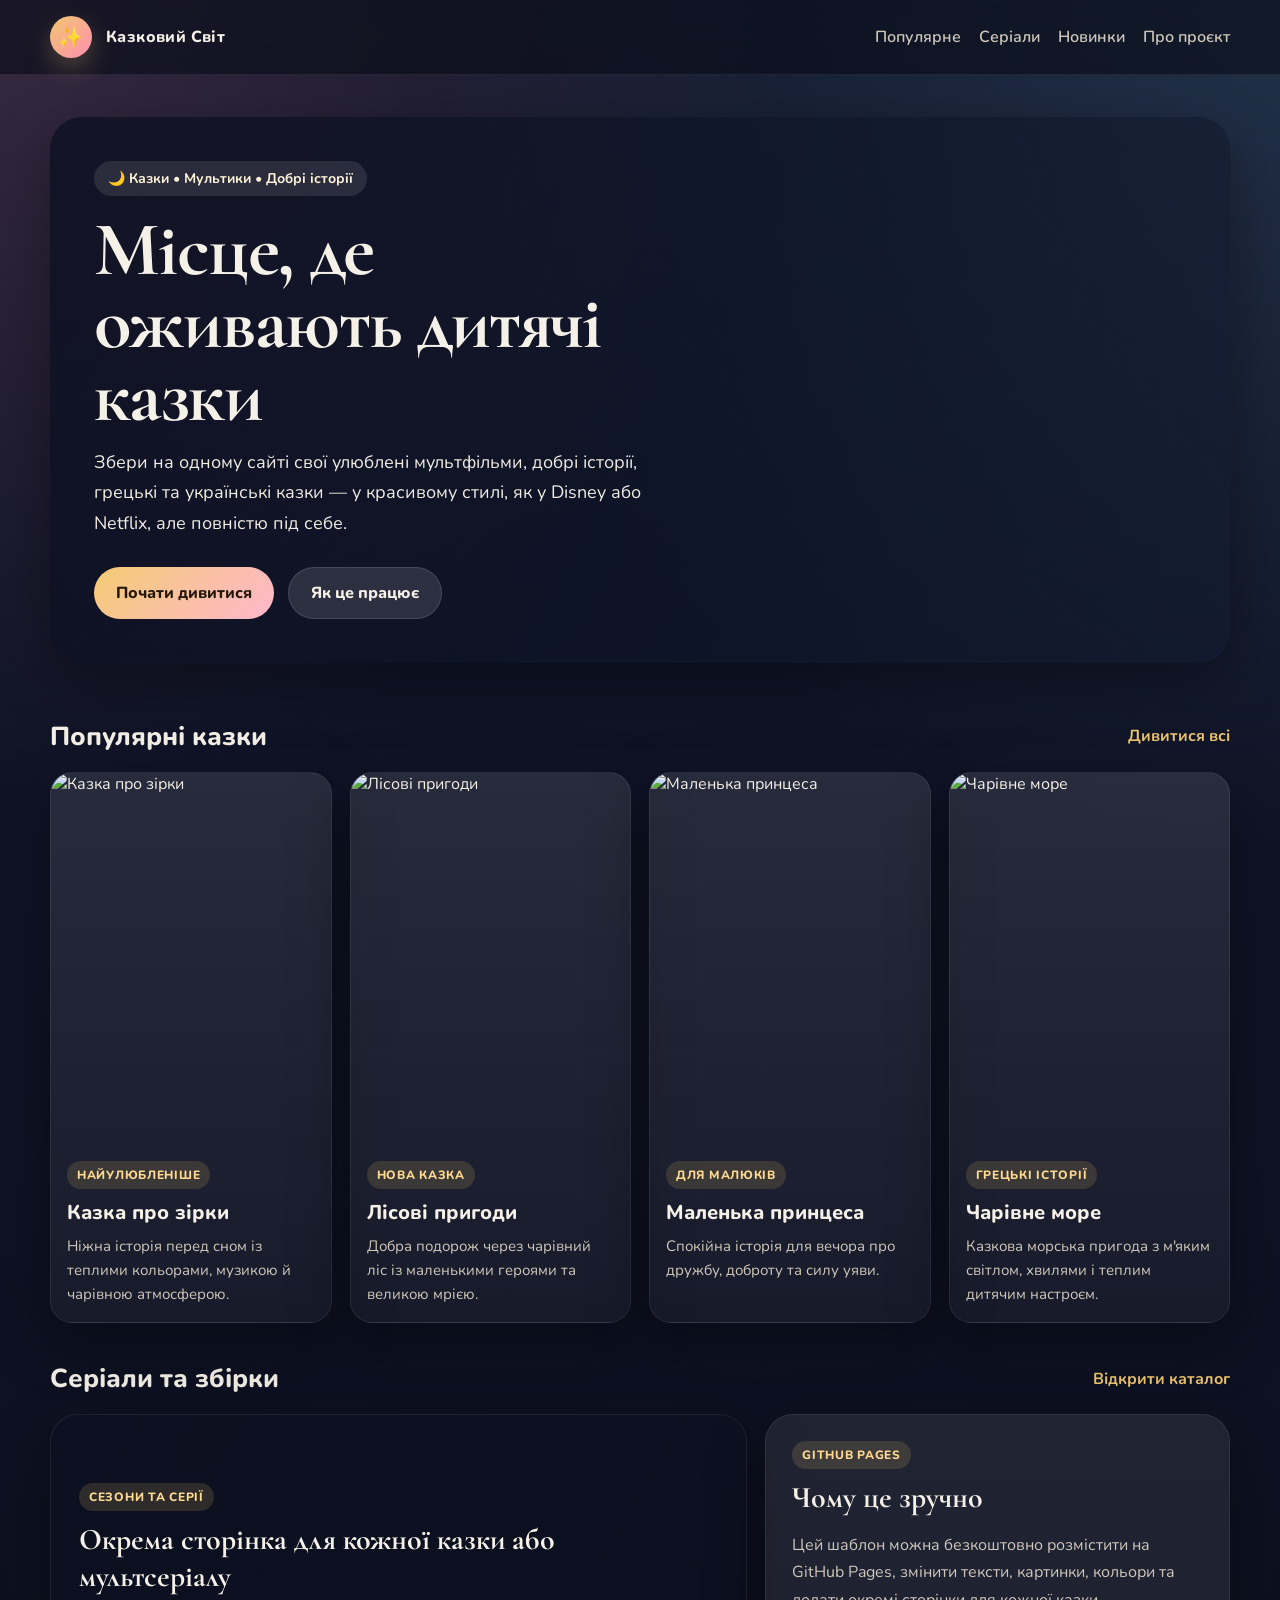
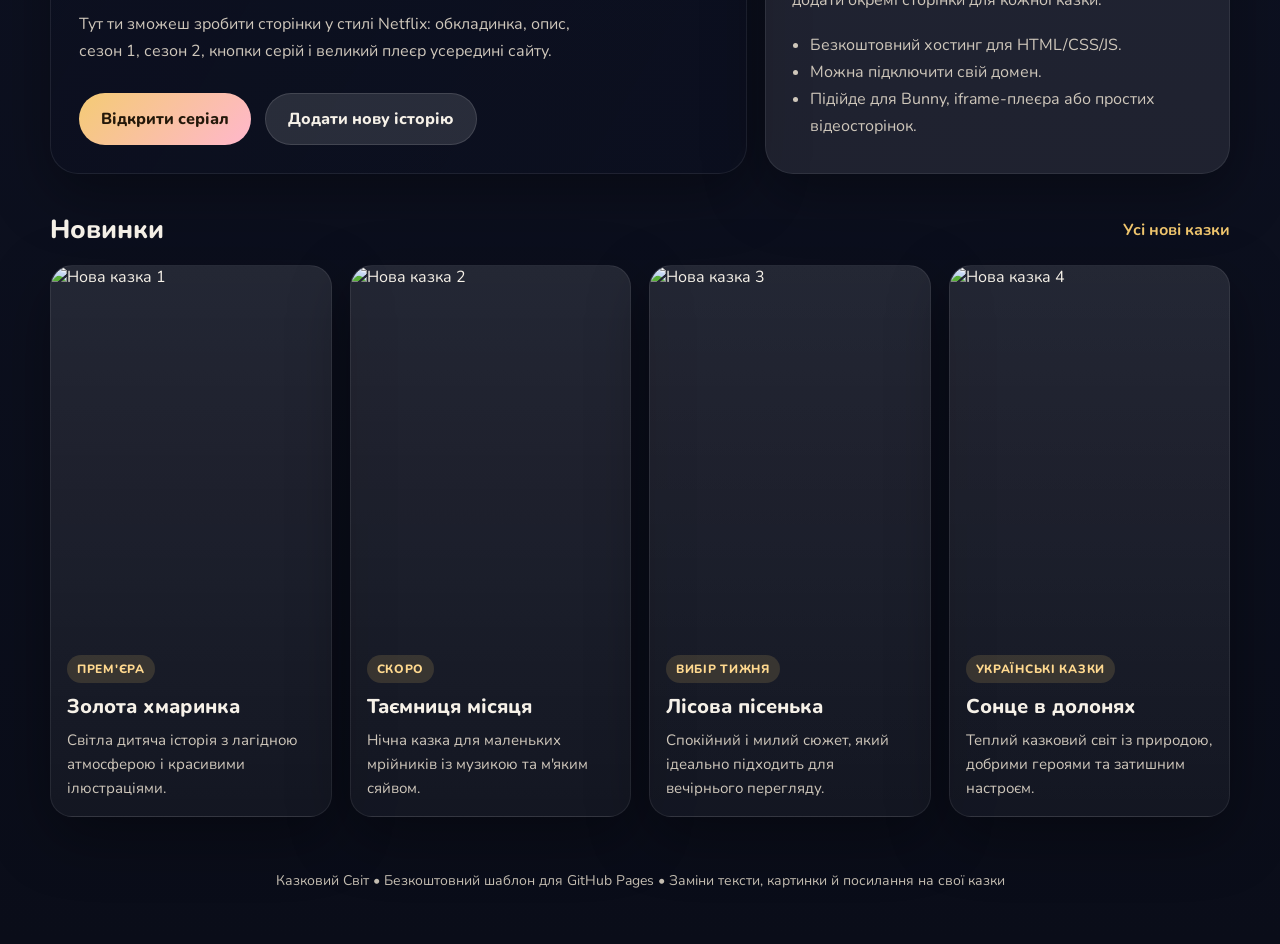
==== index.html @ 6735ccd7 "Add files via upload" ====
<!DOCTYPE html>
<html lang="uk">
<head>
  <meta charset="UTF-8" />
  <meta name="viewport" content="width=device-width, initial-scale=1.0" />
  <title>Казковий Світ</title>
  <link rel="preconnect" href="https://fonts.googleapis.com">
  <link rel="preconnect" href="https://fonts.gstatic.com" crossorigin>
  <link href="https://fonts.googleapis.com/css2?family=Nunito:wght@400;600;700;800&family=Cormorant+Garamond:wght@600;700&display=swap" rel="stylesheet">
  <style>
    :root {
      --bg: #0c1020;
      --bg-soft: #141a2f;
      --card: rgba(255,255,255,0.08);
      --card-strong: rgba(255,255,255,0.12);
      --text: #f6f1e8;
      --muted: #cfc7bb;
      --gold: #f1c76e;
      --rose: #ff8fb1;
      --blue: #8ad6ff;
      --shadow: 0 20px 60px rgba(0,0,0,0.35);
      --radius: 22px;
    }

    * { box-sizing: border-box; }
    body {
      margin: 0;
      font-family: 'Nunito', sans-serif;
      background:
        radial-gradient(circle at top left, rgba(255,143,177,0.16), transparent 28%),
        radial-gradient(circle at top right, rgba(138,214,255,0.14), transparent 30%),
        linear-gradient(180deg, #11162b 0%, #0a0d19 100%);
      color: var(--text);
      min-height: 100vh;
    }

    a { color: inherit; text-decoration: none; }

    .container {
      width: min(1180px, calc(100% - 32px));
      margin: 0 auto;
    }

    .topbar {
      position: sticky;
      top: 0;
      z-index: 10;
      backdrop-filter: blur(14px);
      background: rgba(10,13,25,0.65);
      border-bottom: 1px solid rgba(255,255,255,0.08);
    }

    .topbar-inner {
      display: flex;
      align-items: center;
      justify-content: space-between;
      gap: 16px;
      padding: 16px 0;
    }

    .brand {
      display: flex;
      align-items: center;
      gap: 14px;
      font-weight: 800;
      letter-spacing: 0.4px;
    }

    .brand-mark {
      width: 42px;
      height: 42px;
      border-radius: 50%;
      display: grid;
      place-items: center;
      background: linear-gradient(135deg, var(--gold), var(--rose));
      box-shadow: 0 10px 25px rgba(241,199,110,0.25);
      color: #221506;
      font-size: 20px;
    }

    .nav {
      display: flex;
      gap: 18px;
      flex-wrap: wrap;
      color: var(--muted);
      font-weight: 600;
    }

    .hero {
      padding: 42px 0 28px;
    }

    .hero-card {
      position: relative;
      overflow: hidden;
      border-radius: 32px;
      background:
        linear-gradient(120deg, rgba(9,14,30,0.75), rgba(18,26,48,0.55)),
        url('https://images.unsplash.com/photo-1518709766631-a6a7f45921c3?auto=format&fit=crop&w=1600&q=80') center/cover;
      min-height: 520px;
      box-shadow: var(--shadow);
      display: grid;
      align-items: end;
    }

    .hero-overlay {
      padding: 44px;
      max-width: 680px;
    }

    .eyebrow {
      display: inline-flex;
      align-items: center;
      gap: 10px;
      padding: 8px 14px;
      border-radius: 999px;
      background: rgba(255,255,255,0.1);
      color: #fff4d8;
      font-size: 14px;
      font-weight: 700;
      margin-bottom: 18px;
    }

    h1 {
      margin: 0 0 14px;
      font-family: 'Cormorant Garamond', serif;
      font-size: clamp(42px, 6vw, 78px);
      line-height: 0.95;
      letter-spacing: -0.02em;
    }

    .hero p {
      margin: 0;
      max-width: 58ch;
      color: #f1ece3;
      font-size: 18px;
      line-height: 1.7;
    }

    .hero-actions {
      display: flex;
      gap: 14px;
      flex-wrap: wrap;
      margin-top: 28px;
    }

    .btn {
      display: inline-flex;
      align-items: center;
      justify-content: center;
      padding: 14px 22px;
      border-radius: 999px;
      font-weight: 800;
      border: 0;
      cursor: pointer;
      transition: transform .18s ease, opacity .18s ease, background .18s ease;
    }

    .btn:hover { transform: translateY(-1px); }
    .btn-primary {
      background: linear-gradient(135deg, #f4cb74, #ffb7cc);
      color: #24180a;
    }
    .btn-secondary {
      background: rgba(255,255,255,0.12);
      color: var(--text);
      border: 1px solid rgba(255,255,255,0.12);
    }

    .section {
      padding: 28px 0 10px;
    }

    .section-head {
      display: flex;
      align-items: center;
      justify-content: space-between;
      gap: 16px;
      margin-bottom: 18px;
    }

    .section-title {
      font-size: 26px;
      font-weight: 800;
    }

    .section-link {
      color: var(--gold);
      font-weight: 700;
    }

    .grid {
      display: grid;
      grid-template-columns: repeat(auto-fit, minmax(220px, 1fr));
      gap: 18px;
    }

    .card {
      position: relative;
      overflow: hidden;
      border-radius: var(--radius);
      background: linear-gradient(180deg, rgba(255,255,255,0.1), rgba(255,255,255,0.04));
      border: 1px solid rgba(255,255,255,0.08);
      box-shadow: var(--shadow);
      transition: transform .22s ease, border-color .22s ease;
    }

    .card:hover {
      transform: translateY(-4px);
      border-color: rgba(241,199,110,0.35);
    }

    .card-cover {
      aspect-ratio: 3/4;
      width: 100%;
      object-fit: cover;
      display: block;
    }

    .card-body {
      padding: 16px;
    }

    .card-tag {
      display: inline-block;
      margin-bottom: 10px;
      padding: 6px 10px;
      border-radius: 999px;
      background: rgba(241,199,110,0.15);
      color: #ffd98f;
      font-size: 12px;
      font-weight: 800;
      text-transform: uppercase;
      letter-spacing: 0.06em;
    }

    .card-title {
      margin: 0 0 8px;
      font-size: 20px;
      font-weight: 800;
    }

    .card-text {
      margin: 0;
      color: var(--muted);
      line-height: 1.6;
      font-size: 15px;
    }

    .feature-row {
      display: grid;
      grid-template-columns: 1.2fr 0.8fr;
      gap: 18px;
    }

    .feature-panel,
    .info-panel {
      border-radius: 28px;
      overflow: hidden;
      border: 1px solid rgba(255,255,255,0.08);
      background: var(--card);
      box-shadow: var(--shadow);
    }

    .feature-panel {
      min-height: 360px;
      background:
        linear-gradient(120deg, rgba(12,16,32,0.6), rgba(12,16,32,0.5)),
        url('https://images.unsplash.com/photo-1511497584788-876760111969?auto=format&fit=crop&w=1200&q=80') center/cover;
      display: grid;
      align-items: end;
    }

    .feature-content {
      padding: 28px;
      max-width: 560px;
    }

    .feature-content h3,
    .info-panel h3 {
      margin: 0 0 10px;
      font-size: 30px;
      font-family: 'Cormorant Garamond', serif;
    }

    .feature-content p,
    .info-panel p,
    .info-panel li {
      color: var(--muted);
      line-height: 1.7;
    }

    .info-panel {
      padding: 26px;
    }

    .info-panel ul {
      margin: 18px 0 0;
      padding-left: 18px;
    }

    .footer {
      padding: 44px 0 54px;
      color: #c7c0b4;
      text-align: center;
      font-size: 14px;
    }

    @media (max-width: 860px) {
      .hero-overlay { padding: 28px; }
      .feature-row { grid-template-columns: 1fr; }
      .topbar-inner { align-items: flex-start; flex-direction: column; }
    }
  </style>
</head>
<body>
  <header class="topbar">
    <div class="container topbar-inner">
      <div class="brand">
        <div class="brand-mark">✨</div>
        <div>Казковий Світ</div>
      </div>
      <nav class="nav">
        <a href="#popular">Популярне</a>
        <a href="#series">Серіали</a>
        <a href="#new">Новинки</a>
        <a href="#about">Про проєкт</a>
      </nav>
    </div>
  </header>

  <main>
    <section class="hero">
      <div class="container">
        <div class="hero-card">
          <div class="hero-overlay">
            <div class="eyebrow">🌙 Казки • Мультики • Добрі історії</div>
            <h1>Місце, де оживають дитячі казки</h1>
            <p>
              Збери на одному сайті свої улюблені мультфільми, добрі історії, грецькі та українські казки — у красивому стилі, як у Disney або Netflix, але повністю під себе.
            </p>
            <div class="hero-actions">
              <a class="btn btn-primary" href="#popular">Почати дивитися</a>
              <a class="btn btn-secondary" href="#about">Як це працює</a>
            </div>
          </div>
        </div>
      </div>
    </section>

    <section class="section" id="popular">
      <div class="container">
        <div class="section-head">
          <div class="section-title">Популярні казки</div>
          <a class="section-link" href="#">Дивитися всі</a>
        </div>
        <div class="grid">
          <article class="card">
            <img class="card-cover" src="https://images.unsplash.com/photo-1518709268805-4e9042af2176?auto=format&fit=crop&w=800&q=80" alt="Казка про зірки">
            <div class="card-body">
              <div class="card-tag">Найулюбленіше</div>
              <h2 class="card-title">Казка про зірки</h2>
              <p class="card-text">Ніжна історія перед сном із теплими кольорами, музикою й чарівною атмосферою.</p>
            </div>
          </article>

          <article class="card">
            <img class="card-cover" src="https://images.unsplash.com/photo-1514894786521-9d48f8f1e0b5?auto=format&fit=crop&w=800&q=80" alt="Лісові пригоди">
            <div class="card-body">
              <div class="card-tag">Нова казка</div>
              <h2 class="card-title">Лісові пригоди</h2>
              <p class="card-text">Добра подорож через чарівний ліс із маленькими героями та великою мрією.</p>
            </div>
          </article>

          <article class="card">
            <img class="card-cover" src="https://images.unsplash.com/photo-1500530855697-b586d89ba3ee?auto=format&fit=crop&w=800&q=80" alt="Маленька принцеса">
            <div class="card-body">
              <div class="card-tag">Для малюків</div>
              <h2 class="card-title">Маленька принцеса</h2>
              <p class="card-text">Спокійна історія для вечора про дружбу, доброту та силу уяви.</p>
            </div>
          </article>

          <article class="card">
            <img class="card-cover" src="https://images.unsplash.com/photo-1502086223501-7ea6ecd79368?auto=format&fit=crop&w=800&q=80" alt="Чарівне море">
            <div class="card-body">
              <div class="card-tag">Грецькі історії</div>
              <h2 class="card-title">Чарівне море</h2>
              <p class="card-text">Казкова морська пригода з м'яким світлом, хвилями і теплим дитячим настроєм.</p>
            </div>
          </article>
        </div>
      </div>
    </section>

    <section class="section" id="series">
      <div class="container">
        <div class="section-head">
          <div class="section-title">Серіали та збірки</div>
          <a class="section-link" href="#">Відкрити каталог</a>
        </div>
        <div class="feature-row">
          <div class="feature-panel">
            <div class="feature-content">
              <div class="card-tag">Сезони та серії</div>
              <h3>Окрема сторінка для кожної казки або мультсеріалу</h3>
              <p>
                Тут ти зможеш зробити сторінки у стилі Netflix: обкладинка, опис, сезон 1, сезон 2, кнопки серій і великий плеєр усередині сайту.
              </p>
              <div class="hero-actions">
                <a class="btn btn-primary" href="#">Відкрити серіал</a>
                <a class="btn btn-secondary" href="#">Додати нову історію</a>
              </div>
            </div>
          </div>

          <aside class="info-panel" id="about">
            <div class="card-tag">GitHub Pages</div>
            <h3>Чому це зручно</h3>
            <p>
              Цей шаблон можна безкоштовно розмістити на GitHub Pages, змінити тексти, картинки, кольори та додати окремі сторінки для кожної казки.
            </p>
            <ul>
              <li>Безкоштовний хостинг для HTML/CSS/JS.</li>
              <li>Можна підключити свій домен.</li>
              <li>Підійде для Bunny, iframe-плеєра або простих відеосторінок.</li>
            </ul>
          </aside>
        </div>
      </div>
    </section>

    <section class="section" id="new">
      <div class="container">
        <div class="section-head">
          <div class="section-title">Новинки</div>
          <a class="section-link" href="#">Усі нові казки</a>
        </div>
        <div class="grid">
          <article class="card">
            <img class="card-cover" src="https://images.unsplash.com/photo-1516589178581-6cd7833ae3b2?auto=format&fit=crop&w=800&q=80" alt="Нова казка 1">
            <div class="card-body">
              <div class="card-tag">Прем'єра</div>
              <h2 class="card-title">Золота хмаринка</h2>
              <p class="card-text">Світла дитяча історія з лагідною атмосферою і красивими ілюстраціями.</p>
            </div>
          </article>

          <article class="card">
            <img class="card-cover" src="https://images.unsplash.com/photo-1518837695005-2083093ee35b?auto=format&fit=crop&w=800&q=80" alt="Нова казка 2">
            <div class="card-body">
              <div class="card-tag">Скоро</div>
              <h2 class="card-title">Таємниця місяця</h2>
              <p class="card-text">Нічна казка для маленьких мрійників із музикою та м'яким сяйвом.</p>
            </div>
          </article>

          <article class="card">
            <img class="card-cover" src="https://images.unsplash.com/photo-1472396961693-142e6e269027?auto=format&fit=crop&w=800&q=80" alt="Нова казка 3">
            <div class="card-body">
              <div class="card-tag">Вибір тижня</div>
              <h2 class="card-title">Лісова пісенька</h2>
              <p class="card-text">Спокійний і милий сюжет, який ідеально підходить для вечірнього перегляду.</p>
            </div>
          </article>

          <article class="card">
            <img class="card-cover" src="https://images.unsplash.com/photo-1501004318641-b39e6451bec6?auto=format&fit=crop&w=800&q=80" alt="Нова казка 4">
            <div class="card-body">
              <div class="card-tag">Українські казки</div>
              <h2 class="card-title">Сонце в долонях</h2>
              <p class="card-text">Теплий казковий світ із природою, добрими героями та затишним настроєм.</p>
            </div>
          </article>
        </div>
      </div>
    </section>
  </main>

  <footer class="footer">
    <div class="container">
      Казковий Світ • Безкоштовний шаблон для GitHub Pages • Заміни тексти, картинки й посилання на свої казки
    </div>
  </footer>
</body>
</html>
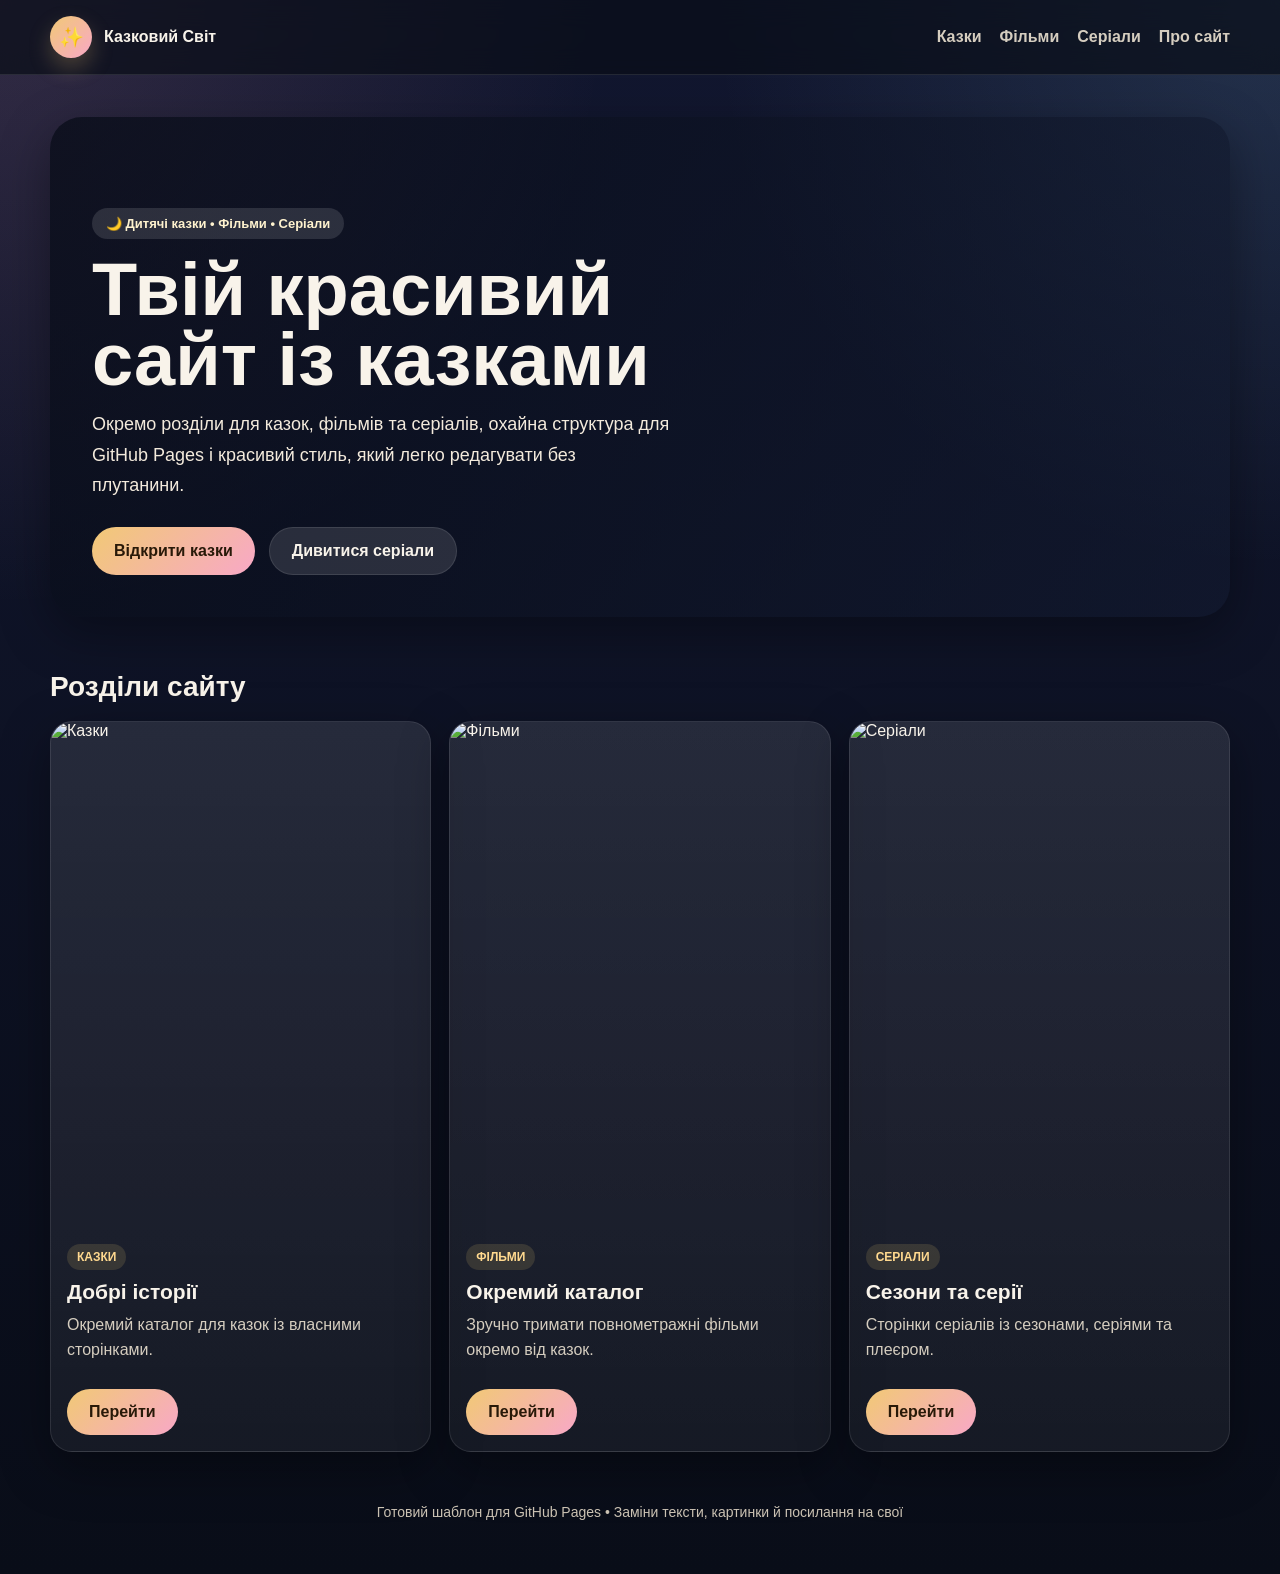
==== commit 1354e846: "Add files via upload" ====
--- a/index.html
+++ b/index.html
@@ -4,327 +4,17 @@
   <meta charset="UTF-8" />
   <meta name="viewport" content="width=device-width, initial-scale=1.0" />
   <title>Казковий Світ</title>
-  <link rel="preconnect" href="https://fonts.googleapis.com">
-  <link rel="preconnect" href="https://fonts.gstatic.com" crossorigin>
-  <link href="https://fonts.googleapis.com/css2?family=Nunito:wght@400;600;700;800&family=Cormorant+Garamond:wght@600;700&display=swap" rel="stylesheet">
-  <style>
-    :root {
-      --bg: #0c1020;
-      --bg-soft: #141a2f;
-      --card: rgba(255,255,255,0.08);
-      --card-strong: rgba(255,255,255,0.12);
-      --text: #f6f1e8;
-      --muted: #cfc7bb;
-      --gold: #f1c76e;
-      --rose: #ff8fb1;
-      --blue: #8ad6ff;
-      --shadow: 0 20px 60px rgba(0,0,0,0.35);
-      --radius: 22px;
-    }
-
-    * { box-sizing: border-box; }
-    body {
-      margin: 0;
-      font-family: 'Nunito', sans-serif;
-      background:
-        radial-gradient(circle at top left, rgba(255,143,177,0.16), transparent 28%),
-        radial-gradient(circle at top right, rgba(138,214,255,0.14), transparent 30%),
-        linear-gradient(180deg, #11162b 0%, #0a0d19 100%);
-      color: var(--text);
-      min-height: 100vh;
-    }
-
-    a { color: inherit; text-decoration: none; }
-
-    .container {
-      width: min(1180px, calc(100% - 32px));
-      margin: 0 auto;
-    }
-
-    .topbar {
-      position: sticky;
-      top: 0;
-      z-index: 10;
-      backdrop-filter: blur(14px);
-      background: rgba(10,13,25,0.65);
-      border-bottom: 1px solid rgba(255,255,255,0.08);
-    }
-
-    .topbar-inner {
-      display: flex;
-      align-items: center;
-      justify-content: space-between;
-      gap: 16px;
-      padding: 16px 0;
-    }
-
-    .brand {
-      display: flex;
-      align-items: center;
-      gap: 14px;
-      font-weight: 800;
-      letter-spacing: 0.4px;
-    }
-
-    .brand-mark {
-      width: 42px;
-      height: 42px;
-      border-radius: 50%;
-      display: grid;
-      place-items: center;
-      background: linear-gradient(135deg, var(--gold), var(--rose));
-      box-shadow: 0 10px 25px rgba(241,199,110,0.25);
-      color: #221506;
-      font-size: 20px;
-    }
-
-    .nav {
-      display: flex;
-      gap: 18px;
-      flex-wrap: wrap;
-      color: var(--muted);
-      font-weight: 600;
-    }
-
-    .hero {
-      padding: 42px 0 28px;
-    }
-
-    .hero-card {
-      position: relative;
-      overflow: hidden;
-      border-radius: 32px;
-      background:
-        linear-gradient(120deg, rgba(9,14,30,0.75), rgba(18,26,48,0.55)),
-        url('https://images.unsplash.com/photo-1518709766631-a6a7f45921c3?auto=format&fit=crop&w=1600&q=80') center/cover;
-      min-height: 520px;
-      box-shadow: var(--shadow);
-      display: grid;
-      align-items: end;
-    }
-
-    .hero-overlay {
-      padding: 44px;
-      max-width: 680px;
-    }
-
-    .eyebrow {
-      display: inline-flex;
-      align-items: center;
-      gap: 10px;
-      padding: 8px 14px;
-      border-radius: 999px;
-      background: rgba(255,255,255,0.1);
-      color: #fff4d8;
-      font-size: 14px;
-      font-weight: 700;
-      margin-bottom: 18px;
-    }
-
-    h1 {
-      margin: 0 0 14px;
-      font-family: 'Cormorant Garamond', serif;
-      font-size: clamp(42px, 6vw, 78px);
-      line-height: 0.95;
-      letter-spacing: -0.02em;
-    }
-
-    .hero p {
-      margin: 0;
-      max-width: 58ch;
-      color: #f1ece3;
-      font-size: 18px;
-      line-height: 1.7;
-    }
-
-    .hero-actions {
-      display: flex;
-      gap: 14px;
-      flex-wrap: wrap;
-      margin-top: 28px;
-    }
-
-    .btn {
-      display: inline-flex;
-      align-items: center;
-      justify-content: center;
-      padding: 14px 22px;
-      border-radius: 999px;
-      font-weight: 800;
-      border: 0;
-      cursor: pointer;
-      transition: transform .18s ease, opacity .18s ease, background .18s ease;
-    }
-
-    .btn:hover { transform: translateY(-1px); }
-    .btn-primary {
-      background: linear-gradient(135deg, #f4cb74, #ffb7cc);
-      color: #24180a;
-    }
-    .btn-secondary {
-      background: rgba(255,255,255,0.12);
-      color: var(--text);
-      border: 1px solid rgba(255,255,255,0.12);
-    }
-
-    .section {
-      padding: 28px 0 10px;
-    }
-
-    .section-head {
-      display: flex;
-      align-items: center;
-      justify-content: space-between;
-      gap: 16px;
-      margin-bottom: 18px;
-    }
-
-    .section-title {
-      font-size: 26px;
-      font-weight: 800;
-    }
-
-    .section-link {
-      color: var(--gold);
-      font-weight: 700;
-    }
-
-    .grid {
-      display: grid;
-      grid-template-columns: repeat(auto-fit, minmax(220px, 1fr));
-      gap: 18px;
-    }
-
-    .card {
-      position: relative;
-      overflow: hidden;
-      border-radius: var(--radius);
-      background: linear-gradient(180deg, rgba(255,255,255,0.1), rgba(255,255,255,0.04));
-      border: 1px solid rgba(255,255,255,0.08);
-      box-shadow: var(--shadow);
-      transition: transform .22s ease, border-color .22s ease;
-    }
-
-    .card:hover {
-      transform: translateY(-4px);
-      border-color: rgba(241,199,110,0.35);
-    }
-
-    .card-cover {
-      aspect-ratio: 3/4;
-      width: 100%;
-      object-fit: cover;
-      display: block;
-    }
-
-    .card-body {
-      padding: 16px;
-    }
-
-    .card-tag {
-      display: inline-block;
-      margin-bottom: 10px;
-      padding: 6px 10px;
-      border-radius: 999px;
-      background: rgba(241,199,110,0.15);
-      color: #ffd98f;
-      font-size: 12px;
-      font-weight: 800;
-      text-transform: uppercase;
-      letter-spacing: 0.06em;
-    }
-
-    .card-title {
-      margin: 0 0 8px;
-      font-size: 20px;
-      font-weight: 800;
-    }
-
-    .card-text {
-      margin: 0;
-      color: var(--muted);
-      line-height: 1.6;
-      font-size: 15px;
-    }
-
-    .feature-row {
-      display: grid;
-      grid-template-columns: 1.2fr 0.8fr;
-      gap: 18px;
-    }
-
-    .feature-panel,
-    .info-panel {
-      border-radius: 28px;
-      overflow: hidden;
-      border: 1px solid rgba(255,255,255,0.08);
-      background: var(--card);
-      box-shadow: var(--shadow);
-    }
-
-    .feature-panel {
-      min-height: 360px;
-      background:
-        linear-gradient(120deg, rgba(12,16,32,0.6), rgba(12,16,32,0.5)),
-        url('https://images.unsplash.com/photo-1511497584788-876760111969?auto=format&fit=crop&w=1200&q=80') center/cover;
-      display: grid;
-      align-items: end;
-    }
-
-    .feature-content {
-      padding: 28px;
-      max-width: 560px;
-    }
-
-    .feature-content h3,
-    .info-panel h3 {
-      margin: 0 0 10px;
-      font-size: 30px;
-      font-family: 'Cormorant Garamond', serif;
-    }
-
-    .feature-content p,
-    .info-panel p,
-    .info-panel li {
-      color: var(--muted);
-      line-height: 1.7;
-    }
-
-    .info-panel {
-      padding: 26px;
-    }
-
-    .info-panel ul {
-      margin: 18px 0 0;
-      padding-left: 18px;
-    }
-
-    .footer {
-      padding: 44px 0 54px;
-      color: #c7c0b4;
-      text-align: center;
-      font-size: 14px;
-    }
-
-    @media (max-width: 860px) {
-      .hero-overlay { padding: 28px; }
-      .feature-row { grid-template-columns: 1fr; }
-      .topbar-inner { align-items: flex-start; flex-direction: column; }
-    }
-  </style>
+  <link rel="stylesheet" href="./style.css" />
 </head>
 <body>
   <header class="topbar">
     <div class="container topbar-inner">
-      <div class="brand">
-        <div class="brand-mark">✨</div>
-        <div>Казковий Світ</div>
-      </div>
+      <div class="brand"><div class="brand-mark">✨</div><div>Казковий Світ</div></div>
       <nav class="nav">
-        <a href="#popular">Популярне</a>
-        <a href="#series">Серіали</a>
-        <a href="#new">Новинки</a>
-        <a href="#about">Про проєкт</a>
+        <a href="./fairy-tales/index.html">Казки</a>
+        <a href="./movies/index.html">Фільми</a>
+        <a href="./series/index.html">Серіали</a>
+        <a href="./pages/about.html">Про сайт</a>
       </nav>
     </div>
   </header>
@@ -334,143 +24,49 @@
       <div class="container">
         <div class="hero-card">
           <div class="hero-overlay">
-            <div class="eyebrow">🌙 Казки • Мультики • Добрі історії</div>
-            <h1>Місце, де оживають дитячі казки</h1>
-            <p>
-              Збери на одному сайті свої улюблені мультфільми, добрі історії, грецькі та українські казки — у красивому стилі, як у Disney або Netflix, але повністю під себе.
-            </p>
-            <div class="hero-actions">
-              <a class="btn btn-primary" href="#popular">Почати дивитися</a>
-              <a class="btn btn-secondary" href="#about">Як це працює</a>
+            <div class="badge">🌙 Дитячі казки • Фільми • Серіали</div>
+            <h1>Твій красивий сайт із казками</h1>
+            <p>Окремо розділи для казок, фільмів та серіалів, охайна структура для GitHub Pages і красивий стиль, який легко редагувати без плутанини.</p>
+            <div class="actions">
+              <a class="btn btn-primary" href="./fairy-tales/index.html">Відкрити казки</a>
+              <a class="btn btn-secondary" href="./series/index.html">Дивитися серіали</a>
             </div>
           </div>
         </div>
       </div>
     </section>
 
-    <section class="section" id="popular">
+    <section class="section">
       <div class="container">
         <div class="section-head">
-          <div class="section-title">Популярні казки</div>
-          <a class="section-link" href="#">Дивитися всі</a>
+          <div class="section-title">Розділи сайту</div>
         </div>
         <div class="grid">
           <article class="card">
-            <img class="card-cover" src="https://images.unsplash.com/photo-1518709268805-4e9042af2176?auto=format&fit=crop&w=800&q=80" alt="Казка про зірки">
+            <img class="card-cover" src="https://images.unsplash.com/photo-1518709268805-4e9042af2176?auto=format&fit=crop&w=800&q=80" alt="Казки">
             <div class="card-body">
-              <div class="card-tag">Найулюбленіше</div>
-              <h2 class="card-title">Казка про зірки</h2>
-              <p class="card-text">Ніжна історія перед сном із теплими кольорами, музикою й чарівною атмосферою.</p>
+              <div class="card-tag">Казки</div>
+              <h2>Добрі історії</h2>
+              <p>Окремий каталог для казок із власними сторінками.</p>
+              <div class="actions"><a class="btn btn-primary" href="./fairy-tales/index.html">Перейти</a></div>
             </div>
           </article>
-
           <article class="card">
-            <img class="card-cover" src="https://images.unsplash.com/photo-1514894786521-9d48f8f1e0b5?auto=format&fit=crop&w=800&q=80" alt="Лісові пригоди">
+            <img class="card-cover" src="https://images.unsplash.com/photo-1511497584788-876760111969?auto=format&fit=crop&w=800&q=80" alt="Фільми">
             <div class="card-body">
-              <div class="card-tag">Нова казка</div>
-              <h2 class="card-title">Лісові пригоди</h2>
-              <p class="card-text">Добра подорож через чарівний ліс із маленькими героями та великою мрією.</p>
+              <div class="card-tag">Фільми</div>
+              <h2>Окремий каталог</h2>
+              <p>Зручно тримати повнометражні фільми окремо від казок.</p>
+              <div class="actions"><a class="btn btn-primary" href="./movies/index.html">Перейти</a></div>
             </div>
           </article>
-
           <article class="card">
-            <img class="card-cover" src="https://images.unsplash.com/photo-1500530855697-b586d89ba3ee?auto=format&fit=crop&w=800&q=80" alt="Маленька принцеса">
+            <img class="card-cover" src="https://images.unsplash.com/photo-1500530855697-b586d89ba3ee?auto=format&fit=crop&w=800&q=80" alt="Серіали">
             <div class="card-body">
-              <div class="card-tag">Для малюків</div>
-              <h2 class="card-title">Маленька принцеса</h2>
-              <p class="card-text">Спокійна історія для вечора про дружбу, доброту та силу уяви.</p>
-            </div>
-          </article>
-
-          <article class="card">
-            <img class="card-cover" src="https://images.unsplash.com/photo-1502086223501-7ea6ecd79368?auto=format&fit=crop&w=800&q=80" alt="Чарівне море">
-            <div class="card-body">
-              <div class="card-tag">Грецькі історії</div>
-              <h2 class="card-title">Чарівне море</h2>
-              <p class="card-text">Казкова морська пригода з м'яким світлом, хвилями і теплим дитячим настроєм.</p>
-            </div>
-          </article>
-        </div>
-      </div>
-    </section>
-
-    <section class="section" id="series">
-      <div class="container">
-        <div class="section-head">
-          <div class="section-title">Серіали та збірки</div>
-          <a class="section-link" href="#">Відкрити каталог</a>
-        </div>
-        <div class="feature-row">
-          <div class="feature-panel">
-            <div class="feature-content">
-              <div class="card-tag">Сезони та серії</div>
-              <h3>Окрема сторінка для кожної казки або мультсеріалу</h3>
-              <p>
-                Тут ти зможеш зробити сторінки у стилі Netflix: обкладинка, опис, сезон 1, сезон 2, кнопки серій і великий плеєр усередині сайту.
-              </p>
-              <div class="hero-actions">
-                <a class="btn btn-primary" href="#">Відкрити серіал</a>
-                <a class="btn btn-secondary" href="#">Додати нову історію</a>
-              </div>
-            </div>
-          </div>
-
-          <aside class="info-panel" id="about">
-            <div class="card-tag">GitHub Pages</div>
-            <h3>Чому це зручно</h3>
-            <p>
-              Цей шаблон можна безкоштовно розмістити на GitHub Pages, змінити тексти, картинки, кольори та додати окремі сторінки для кожної казки.
-            </p>
-            <ul>
-              <li>Безкоштовний хостинг для HTML/CSS/JS.</li>
-              <li>Можна підключити свій домен.</li>
-              <li>Підійде для Bunny, iframe-плеєра або простих відеосторінок.</li>
-            </ul>
-          </aside>
-        </div>
-      </div>
-    </section>
-
-    <section class="section" id="new">
-      <div class="container">
-        <div class="section-head">
-          <div class="section-title">Новинки</div>
-          <a class="section-link" href="#">Усі нові казки</a>
-        </div>
-        <div class="grid">
-          <article class="card">
-            <img class="card-cover" src="https://images.unsplash.com/photo-1516589178581-6cd7833ae3b2?auto=format&fit=crop&w=800&q=80" alt="Нова казка 1">
-            <div class="card-body">
-              <div class="card-tag">Прем'єра</div>
-              <h2 class="card-title">Золота хмаринка</h2>
-              <p class="card-text">Світла дитяча історія з лагідною атмосферою і красивими ілюстраціями.</p>
-            </div>
-          </article>
-
-          <article class="card">
-            <img class="card-cover" src="https://images.unsplash.com/photo-1518837695005-2083093ee35b?auto=format&fit=crop&w=800&q=80" alt="Нова казка 2">
-            <div class="card-body">
-              <div class="card-tag">Скоро</div>
-              <h2 class="card-title">Таємниця місяця</h2>
-              <p class="card-text">Нічна казка для маленьких мрійників із музикою та м'яким сяйвом.</p>
-            </div>
-          </article>
-
-          <article class="card">
-            <img class="card-cover" src="https://images.unsplash.com/photo-1472396961693-142e6e269027?auto=format&fit=crop&w=800&q=80" alt="Нова казка 3">
-            <div class="card-body">
-              <div class="card-tag">Вибір тижня</div>
-              <h2 class="card-title">Лісова пісенька</h2>
-              <p class="card-text">Спокійний і милий сюжет, який ідеально підходить для вечірнього перегляду.</p>
-            </div>
-          </article>
-
-          <article class="card">
-            <img class="card-cover" src="https://images.unsplash.com/photo-1501004318641-b39e6451bec6?auto=format&fit=crop&w=800&q=80" alt="Нова казка 4">
-            <div class="card-body">
-              <div class="card-tag">Українські казки</div>
-              <h2 class="card-title">Сонце в долонях</h2>
-              <p class="card-text">Теплий казковий світ із природою, добрими героями та затишним настроєм.</p>
+              <div class="card-tag">Серіали</div>
+              <h2>Сезони та серії</h2>
+              <p>Сторінки серіалів із сезонами, серіями та плеєром.</p>
+              <div class="actions"><a class="btn btn-primary" href="./series/index.html">Перейти</a></div>
             </div>
           </article>
         </div>
@@ -478,10 +74,6 @@
     </section>
   </main>
 
-  <footer class="footer">
-    <div class="container">
-      Казковий Світ • Безкоштовний шаблон для GitHub Pages • Заміни тексти, картинки й посилання на свої казки
-    </div>
-  </footer>
+  <footer class="footer">Готовий шаблон для GitHub Pages • Заміни тексти, картинки й посилання на свої</footer>
 </body>
 </html>
--- a/style.css
+++ b/style.css
@@ -0,0 +1,116 @@
+:root {
+  --bg: #0b1020;
+  --bg-soft: #121930;
+  --surface: rgba(255,255,255,0.08);
+  --surface-2: rgba(255,255,255,0.12);
+  --border: rgba(255,255,255,0.1);
+  --text: #f8f3ea;
+  --muted: #d5cdbf;
+  --gold: #f1c975;
+  --rose: #f8a8c7;
+  --blue: #93d8ff;
+  --shadow: 0 16px 50px rgba(0,0,0,0.35);
+  --radius: 22px;
+}
+* { box-sizing: border-box; }
+html { scroll-behavior: smooth; }
+body {
+  margin: 0;
+  font-family: Arial, sans-serif;
+  color: var(--text);
+  background:
+    radial-gradient(circle at top left, rgba(248,168,199,0.14), transparent 30%),
+    radial-gradient(circle at top right, rgba(147,216,255,0.14), transparent 28%),
+    linear-gradient(180deg, #121730 0%, #090d18 100%);
+}
+a { color: inherit; text-decoration: none; }
+img { max-width: 100%; display: block; }
+.container { width: min(1180px, calc(100% - 32px)); margin: 0 auto; }
+.topbar {
+  position: sticky; top: 0; z-index: 20;
+  backdrop-filter: blur(14px);
+  background: rgba(9,13,24,0.7);
+  border-bottom: 1px solid var(--border);
+}
+.topbar-inner {
+  display: flex; align-items: center; justify-content: space-between;
+  gap: 14px; padding: 16px 0;
+}
+.brand { display: flex; align-items: center; gap: 12px; font-weight: 800; }
+.brand-mark {
+  width: 42px; height: 42px; border-radius: 50%; display: grid; place-items: center;
+  background: linear-gradient(135deg, var(--gold), var(--rose)); color: #2b1b07; font-size: 20px;
+  box-shadow: 0 10px 22px rgba(241,201,117,0.25);
+}
+.nav { display: flex; gap: 18px; flex-wrap: wrap; color: var(--muted); font-weight: 700; }
+.hero { padding: 42px 0 26px; }
+.hero-card {
+  min-height: 500px; border-radius: 32px; overflow: hidden; box-shadow: var(--shadow);
+  display: grid; align-items: end;
+  background:
+    linear-gradient(120deg, rgba(8,12,24,0.78), rgba(18,26,48,0.55)),
+    url('https://images.unsplash.com/photo-1518709766631-a6a7f45921c3?auto=format&fit=crop&w=1600&q=80') center/cover;
+}
+.hero-overlay { padding: 42px; max-width: 700px; }
+.badge {
+  display: inline-block; padding: 8px 14px; border-radius: 999px;
+  background: rgba(255,255,255,0.12); color: #fff3cf; font-size: 13px; font-weight: 800;
+  margin-bottom: 16px;
+}
+h1 { margin: 0 0 14px; font-size: clamp(40px, 6vw, 74px); line-height: 0.95; }
+.hero p { margin: 0; max-width: 58ch; color: #f3eadc; font-size: 18px; line-height: 1.7; }
+.actions { display: flex; gap: 14px; flex-wrap: wrap; margin-top: 26px; }
+.btn {
+  display: inline-flex; align-items: center; justify-content: center; padding: 14px 22px;
+  border-radius: 999px; border: 0; cursor: pointer; font-weight: 800;
+}
+.btn-primary { background: linear-gradient(135deg, var(--gold), var(--rose)); color: #281908; }
+.btn-secondary { background: rgba(255,255,255,0.12); color: var(--text); border: 1px solid var(--border); }
+.section { padding: 28px 0 8px; }
+.section-head { display: flex; align-items: center; justify-content: space-between; gap: 16px; margin-bottom: 18px; }
+.section-title { font-size: 28px; font-weight: 800; }
+.section-link { color: var(--gold); font-weight: 700; }
+.grid { display: grid; grid-template-columns: repeat(auto-fit, minmax(220px, 1fr)); gap: 18px; }
+.card {
+  overflow: hidden; border-radius: var(--radius); background: linear-gradient(180deg, rgba(255,255,255,0.1), rgba(255,255,255,0.05));
+  border: 1px solid var(--border); box-shadow: var(--shadow);
+}
+.card-cover { aspect-ratio: 3/4; width: 100%; object-fit: cover; }
+.card-body { padding: 16px; }
+.card-tag {
+  display: inline-block; margin-bottom: 10px; padding: 6px 10px; border-radius: 999px;
+  background: rgba(241,201,117,0.14); color: #ffd98f; font-size: 12px; font-weight: 800; text-transform: uppercase;
+}
+.card h3, .card h2 { margin: 0 0 8px; font-size: 21px; }
+.card p { margin: 0; color: var(--muted); line-height: 1.6; }
+.page-hero {
+  padding: 34px 0 18px;
+}
+.page-box {
+  border-radius: 28px; padding: 28px; border: 1px solid var(--border); background: var(--surface); box-shadow: var(--shadow);
+}
+.breadcrumbs { color: var(--muted); font-size: 14px; margin-bottom: 14px; }
+.video-box {
+  position: relative; width: 100%; padding-top: 56.25%; background: #000; border-radius: 18px; overflow: hidden; margin-top: 18px;
+}
+.video-box iframe { position: absolute; inset: 0; width: 100%; height: 100%; border: 0; }
+.list { list-style: none; padding: 0; margin: 18px 0 0; display: grid; gap: 10px; }
+.list li a, .episode-btn {
+  display: block; padding: 14px 16px; border-radius: 14px; background: rgba(255,255,255,0.08); border: 1px solid var(--border);
+}
+.footer { padding: 44px 0 54px; text-align: center; color: #cbc2b3; font-size: 14px; }
+.player-layout { display: grid; grid-template-columns: 320px 1fr; gap: 20px; }
+.sidebar-box, .content-box {
+  border-radius: 24px; background: var(--surface); border: 1px solid var(--border); box-shadow: var(--shadow); padding: 18px;
+}
+select {
+  width: 100%; padding: 12px; border-radius: 12px; border: 1px solid var(--border); background: rgba(255,255,255,0.08); color: var(--text);
+}
+.episode-btn { color: var(--text); cursor: pointer; margin-bottom: 10px; }
+.episode-btn.active { background: rgba(241,201,117,0.18); border-color: rgba(241,201,117,0.3); }
+.note { color: var(--muted); font-size: 14px; line-height: 1.6; }
+@media (max-width: 900px) {
+  .topbar-inner { flex-direction: column; align-items: flex-start; }
+  .hero-overlay { padding: 28px; }
+  .player-layout { grid-template-columns: 1fr; }
+}
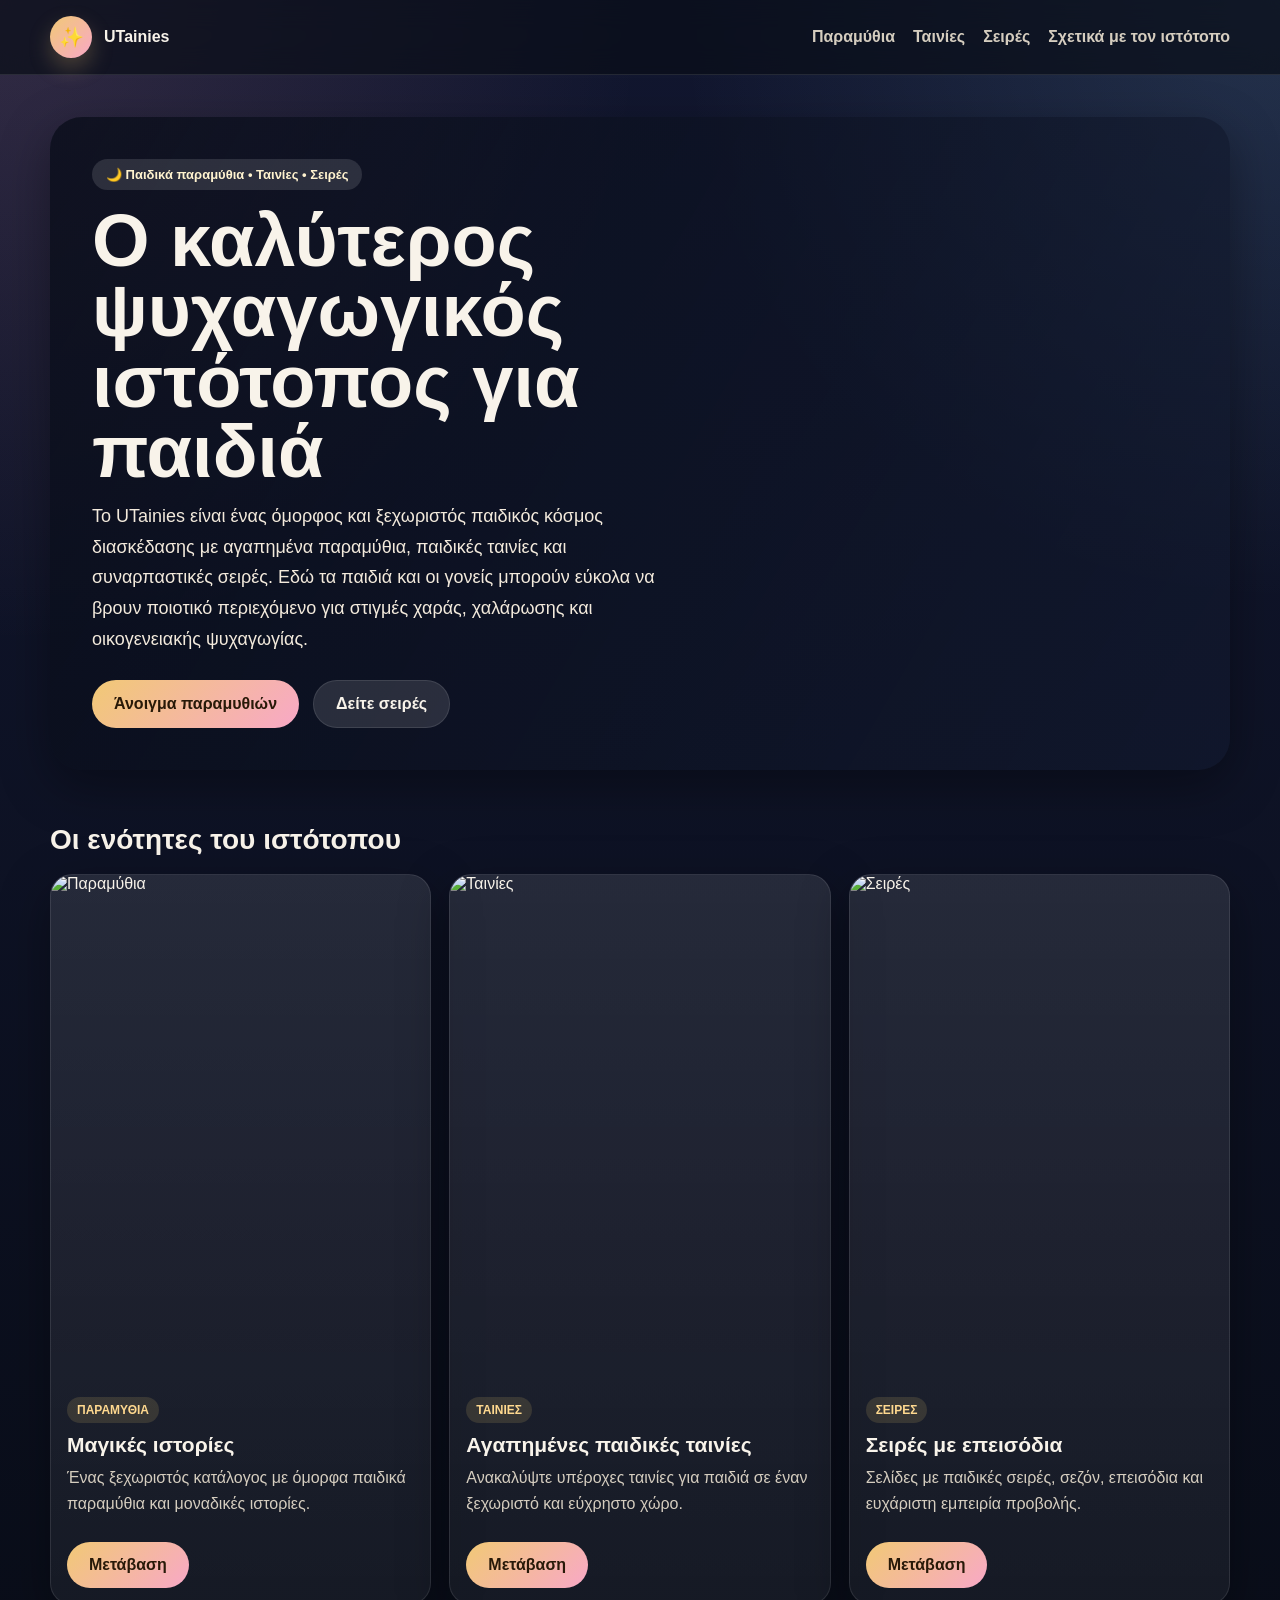
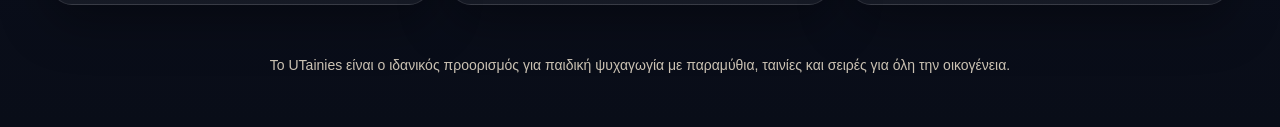
==== commit 50274cbe: "Update index.html" ====
--- a/index.html
+++ b/index.html
@@ -1,20 +1,23 @@
 <!DOCTYPE html>
-<html lang="uk">
+<html lang="el">
 <head>
   <meta charset="UTF-8" />
   <meta name="viewport" content="width=device-width, initial-scale=1.0" />
-  <title>Казковий Світ</title>
+  <title>UTainies</title>
   <link rel="stylesheet" href="./style.css" />
 </head>
 <body>
   <header class="topbar">
     <div class="container topbar-inner">
-      <div class="brand"><div class="brand-mark">✨</div><div>Казковий Світ</div></div>
+      <div class="brand">
+        <div class="brand-mark">✨</div>
+        <div>UTainies</div>
+      </div>
       <nav class="nav">
-        <a href="./fairy-tales/index.html">Казки</a>
-        <a href="./movies/index.html">Фільми</a>
-        <a href="./series/index.html">Серіали</a>
-        <a href="./pages/about.html">Про сайт</a>
+        <a href="./fairy-tales/index.html">Παραμύθια</a>
+        <a href="./movies/index.html">Ταινίες</a>
+        <a href="./series/index.html">Σειρές</a>
+        <a href="./pages/about.html">Σχετικά με τον ιστότοπο</a>
       </nav>
     </div>
   </header>
@@ -24,12 +27,16 @@
       <div class="container">
         <div class="hero-card">
           <div class="hero-overlay">
-            <div class="badge">🌙 Дитячі казки • Фільми • Серіали</div>
-            <h1>Твій красивий сайт із казками</h1>
-            <p>Окремо розділи для казок, фільмів та серіалів, охайна структура для GitHub Pages і красивий стиль, який легко редагувати без плутанини.</p>
+            <div class="badge">🌙 Παιδικά παραμύθια • Ταινίες • Σειρές</div>
+            <h1>Ο καλύτερος ψυχαγωγικός ιστότοπος για παιδιά</h1>
+            <p>
+              Το UTainies είναι ένας όμορφος και ξεχωριστός παιδικός κόσμος διασκέδασης με αγαπημένα παραμύθια,
+              παιδικές ταινίες και συναρπαστικές σειρές. Εδώ τα παιδιά και οι γονείς μπορούν εύκολα να βρουν
+              ποιοτικό περιεχόμενο για στιγμές χαράς, χαλάρωσης και οικογενειακής ψυχαγωγίας.
+            </p>
             <div class="actions">
-              <a class="btn btn-primary" href="./fairy-tales/index.html">Відкрити казки</a>
-              <a class="btn btn-secondary" href="./series/index.html">Дивитися серіали</a>
+              <a class="btn btn-primary" href="./fairy-tales/index.html">Άνοιγμα παραμυθιών</a>
+              <a class="btn btn-secondary" href="./series/index.html">Δείτε σειρές</a>
             </div>
           </div>
         </div>
@@ -39,34 +46,36 @@
     <section class="section">
       <div class="container">
         <div class="section-head">
-          <div class="section-title">Розділи сайту</div>
+          <div class="section-title">Οι ενότητες του ιστότοπου</div>
         </div>
         <div class="grid">
           <article class="card">
-            <img class="card-cover" src="https://images.unsplash.com/photo-1518709268805-4e9042af2176?auto=format&fit=crop&w=800&q=80" alt="Казки">
+            <img class="card-cover" src="https://images.unsplash.com/photo-1518709268805-4e9042af2176?auto=format&fit=crop&w=800&q=80" alt="Παραμύθια">
             <div class="card-body">
-              <div class="card-tag">Казки</div>
-              <h2>Добрі історії</h2>
-              <p>Окремий каталог для казок із власними сторінками.</p>
-              <div class="actions"><a class="btn btn-primary" href="./fairy-tales/index.html">Перейти</a></div>
+              <div class="card-tag">Παραμύθια</div>
+              <h2>Μαγικές ιστορίες</h2>
+              <p>Ένας ξεχωριστός κατάλογος με όμορφα παιδικά παραμύθια και μοναδικές ιστορίες.</p>
+              <div class="actions"><a class="btn btn-primary" href="./fairy-tales/index.html">Μετάβαση</a></div>
             </div>
           </article>
+
           <article class="card">
-            <img class="card-cover" src="https://images.unsplash.com/photo-1511497584788-876760111969?auto=format&fit=crop&w=800&q=80" alt="Фільми">
+            <img class="card-cover" src="https://images.unsplash.com/photo-1511497584788-876760111969?auto=format&fit=crop&w=800&q=80" alt="Ταινίες">
             <div class="card-body">
-              <div class="card-tag">Фільми</div>
-              <h2>Окремий каталог</h2>
-              <p>Зручно тримати повнометражні фільми окремо від казок.</p>
-              <div class="actions"><a class="btn btn-primary" href="./movies/index.html">Перейти</a></div>
+              <div class="card-tag">Ταινίες</div>
+              <h2>Αγαπημένες παιδικές ταινίες</h2>
+              <p>Ανακαλύψτε υπέροχες ταινίες για παιδιά σε έναν ξεχωριστό και εύχρηστο χώρο.</p>
+              <div class="actions"><a class="btn btn-primary" href="./movies/index.html">Μετάβαση</a></div>
             </div>
           </article>
+
           <article class="card">
-            <img class="card-cover" src="https://images.unsplash.com/photo-1500530855697-b586d89ba3ee?auto=format&fit=crop&w=800&q=80" alt="Серіали">
+            <img class="card-cover" src="https://images.unsplash.com/photo-1500530855697-b586d89ba3ee?auto=format&fit=crop&w=800&q=80" alt="Σειρές">
             <div class="card-body">
-              <div class="card-tag">Серіали</div>
-              <h2>Сезони та серії</h2>
-              <p>Сторінки серіалів із сезонами, серіями та плеєром.</p>
-              <div class="actions"><a class="btn btn-primary" href="./series/index.html">Перейти</a></div>
+              <div class="card-tag">Σειρές</div>
+              <h2>Σειρές με επεισόδια</h2>
+              <p>Σελίδες με παιδικές σειρές, σεζόν, επεισόδια και ευχάριστη εμπειρία προβολής.</p>
+              <div class="actions"><a class="btn btn-primary" href="./series/index.html">Μετάβαση</a></div>
             </div>
           </article>
         </div>
@@ -74,6 +83,8 @@
     </section>
   </main>
 
-  <footer class="footer">Готовий шаблон для GitHub Pages • Заміни тексти, картинки й посилання на свої</footer>
+  <footer class="footer">
+    Το UTainies είναι ο ιδανικός προορισμός για παιδική ψυχαγωγία με παραμύθια, ταινίες και σειρές για όλη την οικογένεια.
+  </footer>
 </body>
 </html>
--- a/style.css
+++ b/style.css
@@ -49,7 +49,7 @@
   display: grid; align-items: end;
   background:
     linear-gradient(120deg, rgba(8,12,24,0.78), rgba(18,26,48,0.55)),
-    url('https://images.unsplash.com/photo-1518709766631-a6a7f45921c3?auto=format&fit=crop&w=1600&q=80') center/cover;
+    url('https://image.tmdb.org/t/p/original/r6P9y4mTnKsDXXVNRrjTCwE5zNk.jpg') center/cover;
 }
 .hero-overlay { padding: 42px; max-width: 700px; }
 .badge {
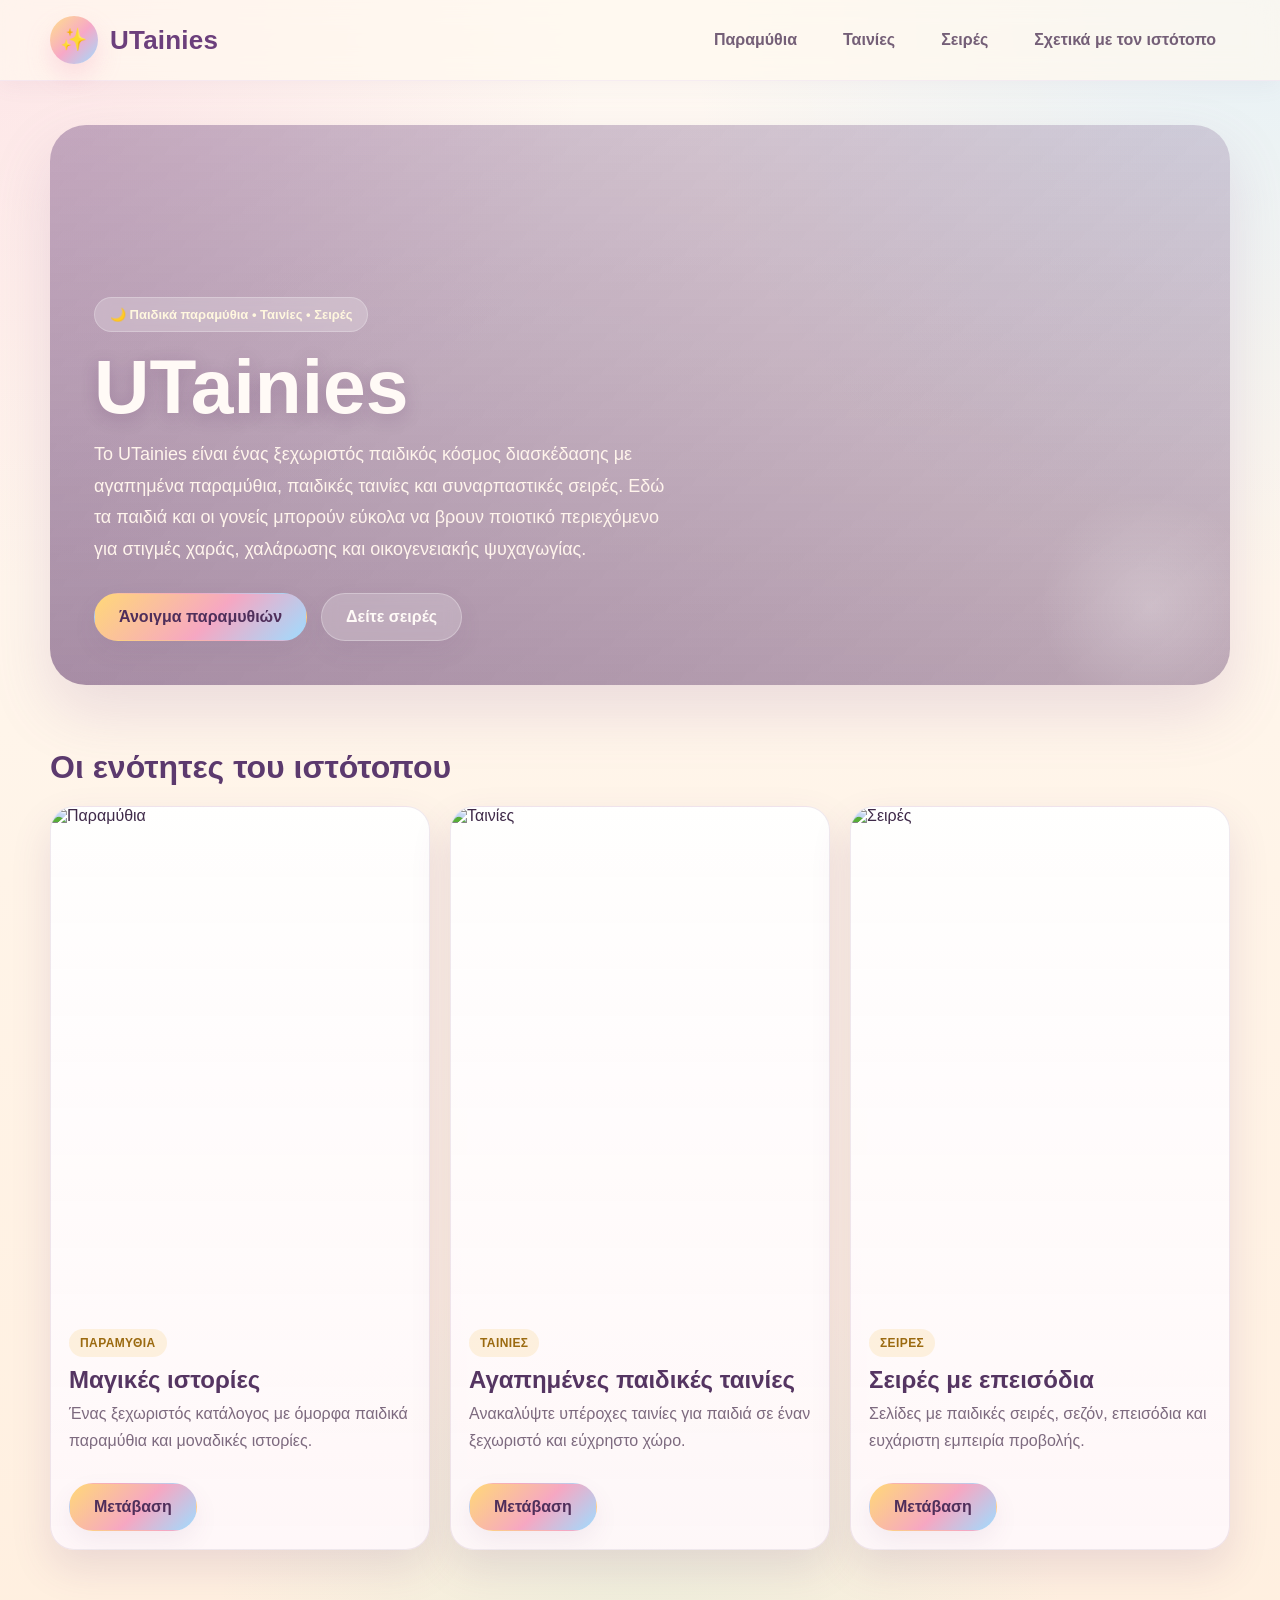
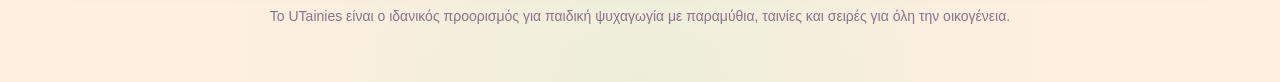
==== commit c4615dd6: "Change heading to 'UTainies' and refine description Updated the main heading and modified a descript" ====
--- a/index.html
+++ b/index.html
@@ -28,9 +28,9 @@
         <div class="hero-card">
           <div class="hero-overlay">
             <div class="badge">🌙 Παιδικά παραμύθια • Ταινίες • Σειρές</div>
-            <h1>Ο καλύτερος ψυχαγωγικός ιστότοπος για παιδιά</h1>
+            <h1>UTainies</h1>
             <p>
-              Το UTainies είναι ένας όμορφος και ξεχωριστός παιδικός κόσμος διασκέδασης με αγαπημένα παραμύθια,
+              Το UTainies είναι ένας ξεχωριστός παιδικός κόσμος διασκέδασης με αγαπημένα παραμύθια,
               παιδικές ταινίες και συναρπαστικές σειρές. Εδώ τα παιδιά και οι γονείς μπορούν εύκολα να βρουν
               ποιοτικό περιεχόμενο για στιγμές χαράς, χαλάρωσης και οικογενειακής ψυχαγωγίας.
             </p>
--- a/style.css
+++ b/style.css
@@ -1,116 +1,463 @@
 :root {
-  --bg: #0b1020;
-  --bg-soft: #121930;
-  --surface: rgba(255,255,255,0.08);
-  --surface-2: rgba(255,255,255,0.12);
-  --border: rgba(255,255,255,0.1);
-  --text: #f8f3ea;
-  --muted: #d5cdbf;
-  --gold: #f1c975;
-  --rose: #f8a8c7;
-  --blue: #93d8ff;
-  --shadow: 0 16px 50px rgba(0,0,0,0.35);
-  --radius: 22px;
-}
-* { box-sizing: border-box; }
-html { scroll-behavior: smooth; }
+  --bg: #fff8ef;
+  --bg-soft: #fff2e1;
+  --surface: rgba(255, 255, 255, 0.78);
+  --surface-2: rgba(255, 255, 255, 0.9);
+  --border: rgba(122, 73, 122, 0.12);
+  --text: #3f2a49;
+  --muted: #7d6a7f;
+
+  --gold: #f3c86a;
+  --rose: #f59bbc;
+  --blue: #8ed3ff;
+  --berry: #8c5cff;
+  --mint: #9be7c4;
+
+  --shadow: 0 18px 40px rgba(116, 74, 124, 0.14);
+  --shadow-soft: 0 10px 24px rgba(116, 74, 124, 0.08);
+
+  --radius: 24px;
+  --radius-lg: 32px;
+  --radius-pill: 999px;
+
+  --container: 1180px;
+}
+
+*,
+*::before,
+*::after {
+  box-sizing: border-box;
+}
+
+html {
+  scroll-behavior: smooth;
+}
+
 body {
   margin: 0;
   font-family: Arial, sans-serif;
   color: var(--text);
   background:
-    radial-gradient(circle at top left, rgba(248,168,199,0.14), transparent 30%),
-    radial-gradient(circle at top right, rgba(147,216,255,0.14), transparent 28%),
-    linear-gradient(180deg, #121730 0%, #090d18 100%);
-}
-a { color: inherit; text-decoration: none; }
-img { max-width: 100%; display: block; }
-.container { width: min(1180px, calc(100% - 32px)); margin: 0 auto; }
+    radial-gradient(circle at top left, rgba(245,155,188,0.22), transparent 28%),
+    radial-gradient(circle at top right, rgba(142,211,255,0.22), transparent 28%),
+    radial-gradient(circle at bottom center, rgba(155,231,196,0.18), transparent 24%),
+    linear-gradient(180deg, #fffaf4 0%, #fff4e8 52%, #ffefdf 100%);
+}
+
+a {
+  color: inherit;
+  text-decoration: none;
+}
+
+img {
+  max-width: 100%;
+  display: block;
+}
+
+.container {
+  width: min(var(--container), calc(100% - 32px));
+  margin: 0 auto;
+}
+
 .topbar {
-  position: sticky; top: 0; z-index: 20;
+  position: sticky;
+  top: 0;
+  z-index: 20;
   backdrop-filter: blur(14px);
-  background: rgba(9,13,24,0.7);
-  border-bottom: 1px solid var(--border);
-}
+  background: rgba(255, 248, 239, 0.72);
+  border-bottom: 1px solid rgba(140, 92, 255, 0.08);
+  box-shadow: 0 6px 20px rgba(130, 103, 154, 0.06);
+}
+
 .topbar-inner {
-  display: flex; align-items: center; justify-content: space-between;
-  gap: 14px; padding: 16px 0;
-}
-.brand { display: flex; align-items: center; gap: 12px; font-weight: 800; }
+  display: flex;
+  align-items: center;
+  justify-content: space-between;
+  gap: 14px;
+  padding: 16px 0;
+}
+
+.brand {
+  display: flex;
+  align-items: center;
+  gap: 12px;
+  font-family: Arial, sans-serif;
+  font-size: 26px;
+  font-weight: 800;
+  color: #6c3f7c;
+  letter-spacing: 0.2px;
+}
+
 .brand-mark {
-  width: 42px; height: 42px; border-radius: 50%; display: grid; place-items: center;
-  background: linear-gradient(135deg, var(--gold), var(--rose)); color: #2b1b07; font-size: 20px;
-  box-shadow: 0 10px 22px rgba(241,201,117,0.25);
-}
-.nav { display: flex; gap: 18px; flex-wrap: wrap; color: var(--muted); font-weight: 700; }
-.hero { padding: 42px 0 26px; }
+  width: 48px;
+  height: 48px;
+  border-radius: 50%;
+  display: grid;
+  place-items: center;
+  background: linear-gradient(135deg, #ffe08a, #f7a8c7 52%, #9fdcff 100%);
+  color: #5c3568;
+  font-size: 22px;
+  box-shadow: 0 12px 24px rgba(245,155,188,0.28);
+}
+
+.nav {
+  display: flex;
+  gap: 18px;
+  flex-wrap: wrap;
+  color: #745f77;
+  font-weight: 800;
+}
+
+.nav a {
+  padding: 10px 14px;
+  border-radius: 999px;
+}
+
+.nav a:hover {
+  background: rgba(255,255,255,0.62);
+  color: #5d3d69;
+}
+
+.hero {
+  padding: 44px 0 30px;
+}
+
 .hero-card {
-  min-height: 500px; border-radius: 32px; overflow: hidden; box-shadow: var(--shadow);
-  display: grid; align-items: end;
+  position: relative;
+  min-height: 560px;
+  border-radius: 36px;
+  overflow: hidden;
+  box-shadow: 0 26px 60px rgba(143, 98, 156, 0.18);
+  display: grid;
+  align-items: end;
   background:
-    linear-gradient(120deg, rgba(8,12,24,0.78), rgba(18,26,48,0.55)),
+    linear-gradient(120deg, rgba(101, 57, 120, 0.24), rgba(255,255,255,0.08)),
+    linear-gradient(180deg, rgba(72, 32, 94, 0.16), rgba(77, 36, 88, 0.42)),
     url('https://image.tmdb.org/t/p/original/r6P9y4mTnKsDXXVNRrjTCwE5zNk.jpg') center/cover;
 }
-.hero-overlay { padding: 42px; max-width: 700px; }
+
+.hero-card::after {
+  content: "";
+  position: absolute;
+  inset: auto -40px -40px auto;
+  width: 240px;
+  height: 240px;
+  background: radial-gradient(circle, rgba(255,255,255,0.24), transparent 65%);
+  pointer-events: none;
+}
+
+.hero-overlay {
+  position: relative;
+  z-index: 1;
+  padding: 44px;
+  max-width: 760px;
+}
+
 .badge {
-  display: inline-block; padding: 8px 14px; border-radius: 999px;
-  background: rgba(255,255,255,0.12); color: #fff3cf; font-size: 13px; font-weight: 800;
-  margin-bottom: 16px;
-}
-h1 { margin: 0 0 14px; font-size: clamp(40px, 6vw, 74px); line-height: 0.95; }
-.hero p { margin: 0; max-width: 58ch; color: #f3eadc; font-size: 18px; line-height: 1.7; }
-.actions { display: flex; gap: 14px; flex-wrap: wrap; margin-top: 26px; }
+  display: inline-block;
+  padding: 9px 15px;
+  border-radius: var(--radius-pill);
+  background: rgba(255,255,255,0.22);
+  border: 1px solid rgba(255,255,255,0.24);
+  color: #fff7df;
+  font-size: 13px;
+  font-weight: 800;
+  margin-bottom: 18px;
+  backdrop-filter: blur(8px);
+}
+
+h1 {
+  margin: 0 0 16px;
+  font-family: Arial, sans-serif;
+  font-size: clamp(42px, 6vw, 78px);
+  line-height: 0.95;
+  color: #fffaf6;
+  text-shadow: 0 4px 18px rgba(72, 29, 84, 0.22);
+}
+
+.hero p {
+  margin: 0;
+  max-width: 58ch;
+  color: #fff4ec;
+  font-size: 18px;
+  line-height: 1.75;
+}
+
+.actions {
+  display: flex;
+  gap: 14px;
+  flex-wrap: wrap;
+  margin-top: 28px;
+}
+
 .btn {
-  display: inline-flex; align-items: center; justify-content: center; padding: 14px 22px;
-  border-radius: 999px; border: 0; cursor: pointer; font-weight: 800;
-}
-.btn-primary { background: linear-gradient(135deg, var(--gold), var(--rose)); color: #281908; }
-.btn-secondary { background: rgba(255,255,255,0.12); color: var(--text); border: 1px solid var(--border); }
-.section { padding: 28px 0 8px; }
-.section-head { display: flex; align-items: center; justify-content: space-between; gap: 16px; margin-bottom: 18px; }
-.section-title { font-size: 28px; font-weight: 800; }
-.section-link { color: var(--gold); font-weight: 700; }
-.grid { display: grid; grid-template-columns: repeat(auto-fit, minmax(220px, 1fr)); gap: 18px; }
+  display: inline-flex;
+  align-items: center;
+  justify-content: center;
+  min-height: 48px;
+  padding: 14px 24px;
+  border-radius: var(--radius-pill);
+  border: 1px solid transparent;
+  cursor: pointer;
+  font-weight: 800;
+  box-shadow: var(--shadow-soft);
+}
+
+.btn-primary {
+  background: linear-gradient(135deg, #ffd878, #f6a7c2 55%, #9fdcff 100%);
+  color: #4f2f5b;
+}
+
+.btn-primary:hover {
+  transform: translateY(-1px);
+  box-shadow: 0 16px 30px rgba(245,155,188,0.22);
+}
+
+.btn-secondary {
+  background: rgba(255,255,255,0.2);
+  color: #fffaf7;
+  border: 1px solid rgba(255,255,255,0.28);
+  backdrop-filter: blur(8px);
+}
+
+.btn-secondary:hover {
+  background: rgba(255,255,255,0.28);
+}
+
+.section {
+  padding: 34px 0 12px;
+}
+
+.section-head {
+  display: flex;
+  align-items: center;
+  justify-content: space-between;
+  gap: 16px;
+  margin-bottom: 20px;
+}
+
+.section-title {
+  font-family: Arial, sans-serif;
+  font-size: 32px;
+  font-weight: 800;
+  color: #5c3a6e;
+}
+
+.section-link {
+  color: #a0621d;
+  font-weight: 800;
+}
+
+.grid {
+  display: grid;
+  grid-template-columns: repeat(auto-fit, minmax(240px, 1fr));
+  gap: 20px;
+}
+
 .card {
-  overflow: hidden; border-radius: var(--radius); background: linear-gradient(180deg, rgba(255,255,255,0.1), rgba(255,255,255,0.05));
-  border: 1px solid var(--border); box-shadow: var(--shadow);
-}
-.card-cover { aspect-ratio: 3/4; width: 100%; object-fit: cover; }
-.card-body { padding: 16px; }
+  overflow: hidden;
+  border-radius: var(--radius);
+  background: linear-gradient(180deg, rgba(255,255,255,0.92), rgba(255,248,252,0.86));
+  border: 1px solid var(--border);
+  box-shadow: var(--shadow);
+  transition: transform 0.25s ease, box-shadow 0.25s ease;
+}
+
+.card:hover {
+  transform: translateY(-4px);
+  box-shadow: 0 22px 40px rgba(138, 95, 149, 0.18);
+}
+
+.card-cover {
+  aspect-ratio: 3 / 4;
+  width: 100%;
+  object-fit: cover;
+}
+
+.card-body {
+  padding: 18px;
+}
+
 .card-tag {
-  display: inline-block; margin-bottom: 10px; padding: 6px 10px; border-radius: 999px;
-  background: rgba(241,201,117,0.14); color: #ffd98f; font-size: 12px; font-weight: 800; text-transform: uppercase;
-}
-.card h3, .card h2 { margin: 0 0 8px; font-size: 21px; }
-.card p { margin: 0; color: var(--muted); line-height: 1.6; }
+  display: inline-block;
+  margin-bottom: 10px;
+  padding: 7px 11px;
+  border-radius: 999px;
+  background: rgba(243,200,106,0.2);
+  color: #9b6a10;
+  font-size: 12px;
+  font-weight: 800;
+  text-transform: uppercase;
+  letter-spacing: 0.4px;
+}
+
+.card h3,
+.card h2 {
+  margin: 0 0 8px;
+  font-family: Arial, sans-serif;
+  font-size: 24px;
+  line-height: 1.05;
+  color: #553562;
+}
+
+.card p {
+  margin: 0;
+  color: var(--muted);
+  line-height: 1.7;
+}
+
 .page-hero {
   padding: 34px 0 18px;
 }
+
 .page-box {
-  border-radius: 28px; padding: 28px; border: 1px solid var(--border); background: var(--surface); box-shadow: var(--shadow);
-}
-.breadcrumbs { color: var(--muted); font-size: 14px; margin-bottom: 14px; }
+  border-radius: 28px;
+  padding: 28px;
+  border: 1px solid var(--border);
+  background: var(--surface);
+  backdrop-filter: blur(12px);
+  box-shadow: var(--shadow);
+}
+
+.breadcrumbs {
+  color: var(--muted);
+  font-size: 14px;
+  margin-bottom: 14px;
+}
+
 .video-box {
-  position: relative; width: 100%; padding-top: 56.25%; background: #000; border-radius: 18px; overflow: hidden; margin-top: 18px;
-}
-.video-box iframe { position: absolute; inset: 0; width: 100%; height: 100%; border: 0; }
-.list { list-style: none; padding: 0; margin: 18px 0 0; display: grid; gap: 10px; }
-.list li a, .episode-btn {
-  display: block; padding: 14px 16px; border-radius: 14px; background: rgba(255,255,255,0.08); border: 1px solid var(--border);
-}
-.footer { padding: 44px 0 54px; text-align: center; color: #cbc2b3; font-size: 14px; }
-.player-layout { display: grid; grid-template-columns: 320px 1fr; gap: 20px; }
-.sidebar-box, .content-box {
-  border-radius: 24px; background: var(--surface); border: 1px solid var(--border); box-shadow: var(--shadow); padding: 18px;
-}
+  position: relative;
+  width: 100%;
+  padding-top: 56.25%;
+  background: #140f1b;
+  border-radius: 20px;
+  overflow: hidden;
+  margin-top: 18px;
+  box-shadow: inset 0 0 0 1px rgba(255,255,255,0.08);
+}
+
+.video-box iframe {
+  position: absolute;
+  inset: 0;
+  width: 100%;
+  height: 100%;
+  border: 0;
+}
+
+.list {
+  list-style: none;
+  padding: 0;
+  margin: 18px 0 0;
+  display: grid;
+  gap: 10px;
+}
+
+.list li a,
+.episode-btn {
+  display: block;
+  padding: 14px 16px;
+  border-radius: 16px;
+  background: rgba(255,255,255,0.72);
+  border: 1px solid rgba(140, 92, 255, 0.1);
+  box-shadow: var(--shadow-soft);
+}
+
+.footer {
+  padding: 46px 0 58px;
+  text-align: center;
+  color: #8a748a;
+  font-size: 14px;
+}
+
+.player-layout {
+  display: grid;
+  grid-template-columns: 320px 1fr;
+  gap: 20px;
+}
+
+.sidebar-box,
+.content-box {
+  border-radius: 24px;
+  background: var(--surface);
+  border: 1px solid var(--border);
+  box-shadow: var(--shadow);
+  backdrop-filter: blur(12px);
+  padding: 18px;
+}
+
 select {
-  width: 100%; padding: 12px; border-radius: 12px; border: 1px solid var(--border); background: rgba(255,255,255,0.08); color: var(--text);
-}
-.episode-btn { color: var(--text); cursor: pointer; margin-bottom: 10px; }
-.episode-btn.active { background: rgba(241,201,117,0.18); border-color: rgba(241,201,117,0.3); }
-.note { color: var(--muted); font-size: 14px; line-height: 1.6; }
+  width: 100%;
+  padding: 12px;
+  border-radius: 14px;
+  border: 1px solid rgba(140, 92, 255, 0.16);
+  background: rgba(255,255,255,0.8);
+  color: var(--text);
+}
+
+.episode-btn {
+  color: var(--text);
+  cursor: pointer;
+  margin-bottom: 10px;
+}
+
+.episode-btn.active {
+  background: linear-gradient(135deg, rgba(255,216,120,0.42), rgba(245,155,188,0.28));
+  border-color: rgba(243,200,106,0.34);
+}
+
+.note {
+  color: var(--muted);
+  font-size: 14px;
+  line-height: 1.7;
+}
+
 @media (max-width: 900px) {
-  .topbar-inner { flex-direction: column; align-items: flex-start; }
-  .hero-overlay { padding: 28px; }
-  .player-layout { grid-template-columns: 1fr; }
-}
+  .topbar-inner {
+    flex-direction: column;
+    align-items: flex-start;
+  }
+
+  .hero-overlay {
+    padding: 28px;
+  }
+
+  .player-layout {
+    grid-template-columns: 1fr;
+  }
+
+  .brand {
+    font-size: 24px;
+  }
+
+  .section-title {
+    font-size: 28px;
+  }
+}
+
+@media (max-width: 640px) {
+  .hero-card {
+    min-height: 500px;
+    border-radius: 28px;
+  }
+
+  h1 {
+    font-size: clamp(36px, 11vw, 54px);
+  }
+
+  .hero p {
+    font-size: 16px;
+  }
+
+  .nav {
+    gap: 10px;
+  }
+
+  .nav a {
+    padding: 8px 10px;
+  }
+
+  .card h3,
+  .card h2 {
+    font-size: 22px;
+  }
+}
